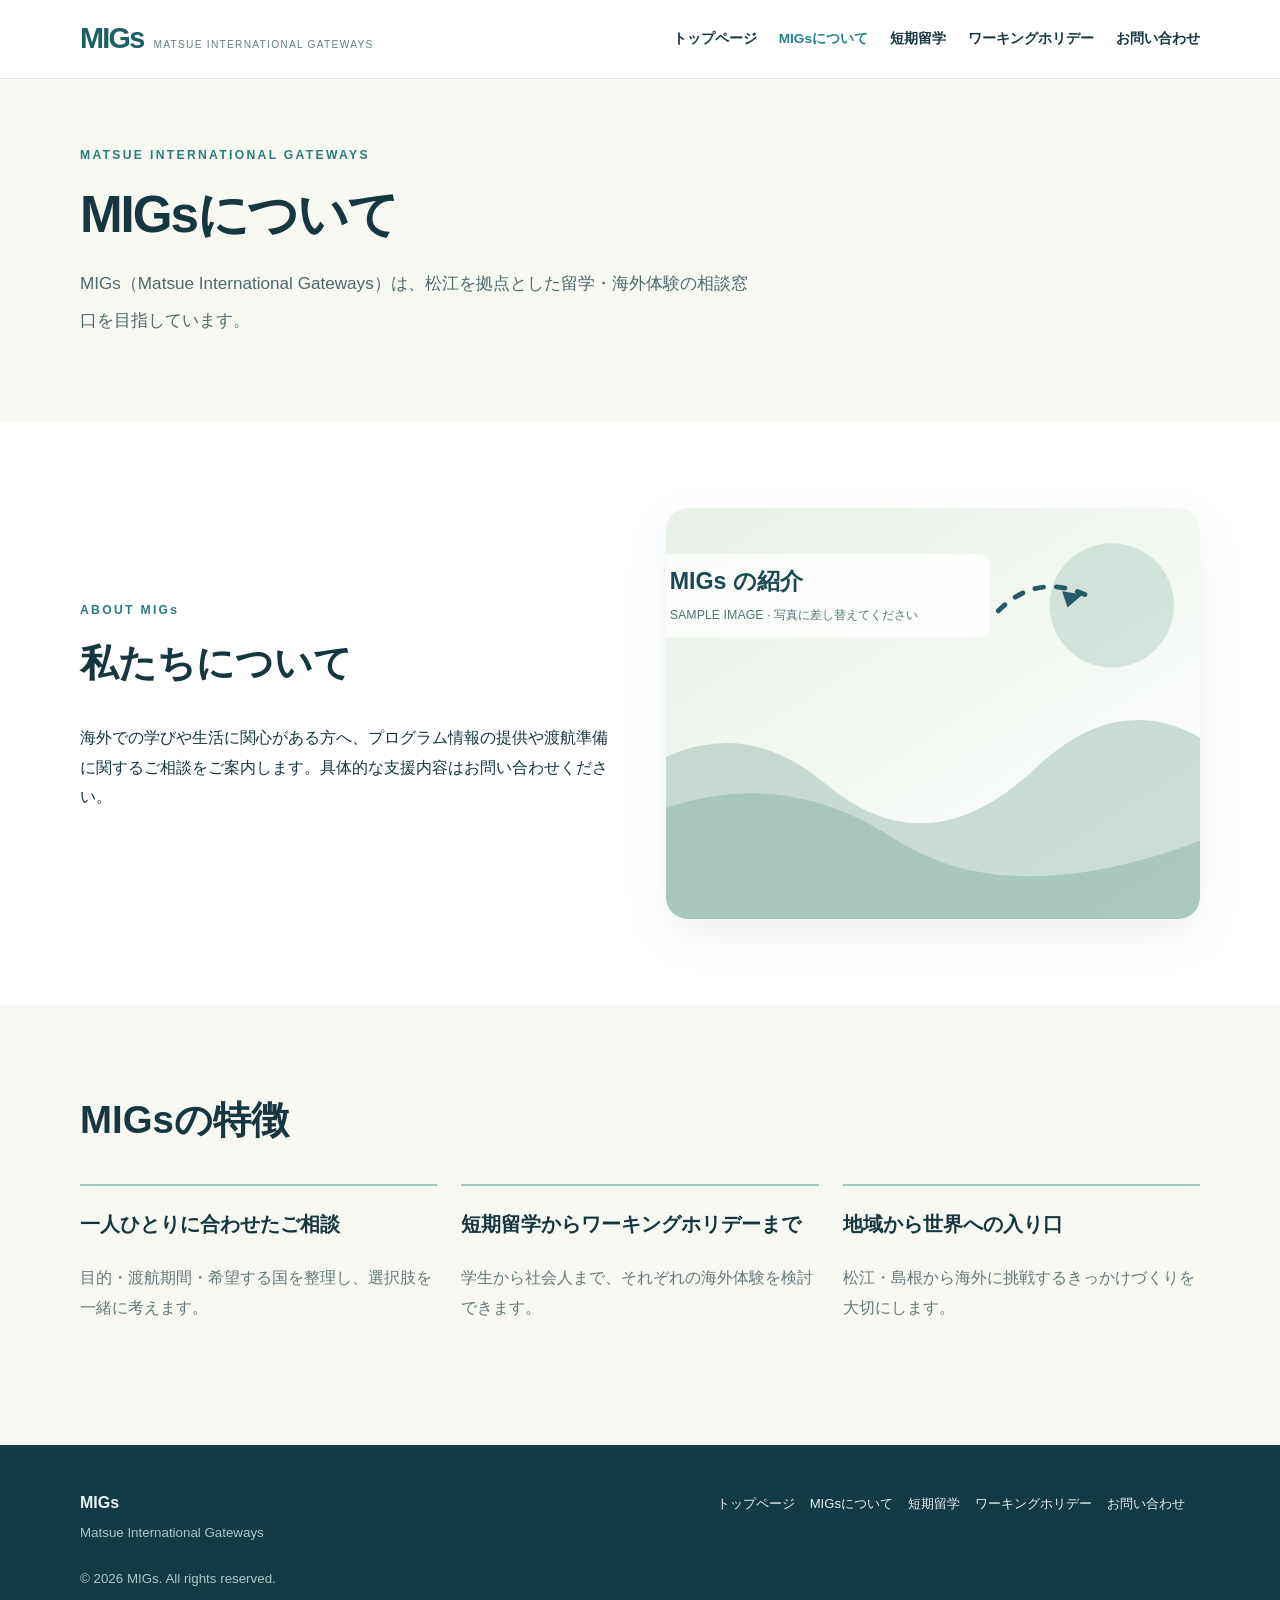
==== about.html @ d413be19 "Add files via upload" ====
<!doctype html><html lang="ja"><head><meta charset="utf-8"><meta name="viewport" content="width=device-width,initial-scale=1"><meta name="description" content="Matsue International Gateways - 松江から海外留学・ワーキングホリデーへ"><meta name="theme-color" content="#123b43"><title>MIGs | Matsue International Gateways</title><link rel="stylesheet" href="assets/style.css"></head><body data-page="about"><div id="site-header"></div><main id="app" aria-live="polite"><section class="loading"><p>ページを読み込んでいます…</p></section></main><div id="site-footer"></div><script defer src="assets/app.js"></script></body></html>
---- assets/style.css ----
:root{--ink:#16373f;--muted:#64787b;--teal:#1e6a70;--line:#e1eae8;--cream:#f8f8f3;--white:#fff;--shadow:0 16px 45px rgba(12,48,56,.08)}*{box-sizing:border-box}html{scroll-behavior:smooth}body{margin:0;color:var(--ink);background:#fff;font-family:"Noto Sans JP","Hiragino Kaku Gothic ProN","Yu Gothic",sans-serif;line-height:1.85}a{color:inherit;text-decoration:none}button{font:inherit}img{max-width:100%;display:block}h1,h2,h3,p{margin-top:0}h1{font-size:clamp(2.15rem,5vw,4.7rem);letter-spacing:-.04em;line-height:1.4}h2{font-size:clamp(1.7rem,3vw,2.75rem);line-height:1.5}h3{font-size:1.25rem}.wrap{width:min(1120px,calc(100% - 40px));margin:auto}.header{background:#fff;border-bottom:1px solid var(--line);position:sticky;top:0;z-index:20}.header-row{display:flex;align-items:center;justify-content:space-between;gap:18px;min-height:78px}.brand{display:flex;align-items:baseline;gap:10px;white-space:nowrap}.brand strong{font-size:1.8rem;line-height:1;letter-spacing:-.06em;color:#1b6067}.brand span{font-size:.64rem;letter-spacing:.12em;color:#638084}.nav{display:flex;gap:22px;align-items:center}.nav a{font-size:.85rem;font-weight:700;white-space:nowrap;transition:color .2s}.nav a:hover,.nav a[aria-current=page]{color:#238489}.mobile-menu{display:none;background:#fff;border:1px solid var(--line);border-radius:10px;padding:7px 14px}.hero{background:linear-gradient(135deg,#eef7f2 0%,#fff 64%);padding:78px 0 90px}.hero-grid{display:grid;grid-template-columns:1.02fr .98fr;gap:54px;align-items:center}.eyebrow{font-size:.76rem;letter-spacing:.19em;color:#2b7c7d;font-weight:800}.intro{font-size:1.07rem;color:#4d686c;line-height:2.15;max-width:680px}.hero img,.featured-photo,.page-visual img,.detail-img{width:100%;object-fit:cover;border-radius:22px;box-shadow:var(--shadow)}.hero img{aspect-ratio:1.3}.button{display:inline-flex;align-items:center;gap:12px;background:#1a666c;color:#fff;border-radius:999px;font-weight:700;padding:13px 27px;min-height:49px;border:1px solid #1a666c;margin-top:16px;transition:transform .2s,background .2s}.button:hover{transform:translateY(-2px);background:#104d55}.button.outline{background:transparent;color:#1a666c}.button.outline:hover{background:#edf6f4}.section{padding:86px 0}.section.tinted,.page-header{background:var(--cream)}.section-head{max-width:760px;margin-bottom:36px}.muted{color:var(--muted)}.cards{display:grid;grid-template-columns:repeat(3,minmax(0,1fr));gap:24px}.cards.two{grid-template-columns:repeat(2,minmax(0,1fr))}.tile{background:#fff;border:1px solid var(--line);border-radius:18px;overflow:hidden;box-shadow:0 5px 22px rgba(24,58,63,.035);transition:transform .2s,box-shadow .2s}.tile:hover{transform:translateY(-4px);box-shadow:var(--shadow)}.tile img{aspect-ratio:1.52;object-fit:cover;width:100%}.tile-content{padding:24px}.tile h3{margin-bottom:6px}.tile p{color:var(--muted);margin-bottom:12px}.tile .more{font-weight:800;color:var(--teal);font-size:.91rem}.page-header{padding:65px 0}.page-header h1{font-size:clamp(2.2rem,4vw,3.7rem);margin-bottom:16px}.page-visual img{max-height:410px;aspect-ratio:2.5;object-fit:cover}.split{display:grid;grid-template-columns:1fr 1fr;align-items:center;gap:52px}.split img{aspect-ratio:1.3}.feature{border-top:2px solid #9ec7c2;padding:20px 0}.feature p{color:var(--muted)}.note{padding:16px 21px;border:1px solid #dbe6e1;background:#f7faf9;border-radius:12px;color:#506568;margin-top:30px}.detail-grid{display:grid;grid-template-columns:1.1fr .9fr;gap:48px;align-items:start}.detail-img{aspect-ratio:1.4}.facts{border-top:1px solid var(--line);margin:22px 0}.fact{padding:16px 0;border-bottom:1px solid var(--line);display:grid;grid-template-columns:105px 1fr;gap:18px}.fact dt{font-weight:700}.fact dd{margin:0;white-space:pre-wrap;overflow-wrap:anywhere}.contact-grid{display:grid;grid-template-columns:1fr 1fr;gap:45px}.contact-panel{background:#f6faf8;padding:32px;border-radius:20px;border:1px solid var(--line)}.contact-panel p{overflow-wrap:anywhere}.label{font-size:.78rem;color:var(--muted);margin-bottom:4px}.footer{background:#123b43;color:#e8f1ef;padding:43px 0 28px}.footer-row{display:flex;justify-content:space-between;gap:24px;flex-wrap:wrap}.footer small{color:#acc7c5}.footer a{margin-right:15px;font-size:.82rem}.loading{min-height:55vh;display:grid;place-items:center}.error{padding:50px 0}.smallprint{font-size:.8rem;color:var(--muted)}.backlink{color:var(--teal);font-weight:700;font-size:.9rem}.empty{padding:35px;border:1px dashed #c0d2ce;border-radius:15px;color:var(--muted)}
@media(max-width:900px){.brand span{display:none}.nav{gap:12px}.nav a{font-size:.77rem}.hero-grid,.split,.detail-grid,.contact-grid{gap:26px}.hero{padding:55px 0}.section{padding:60px 0}}
@media(max-width:680px){.header-row{min-height:67px}.brand strong{font-size:1.6rem}.mobile-menu{display:block}.nav{display:none;position:absolute;top:66px;left:0;right:0;padding:14px 20px 22px;background:#fff;box-shadow:0 14px 20px rgba(0,0,0,.08);flex-direction:column;align-items:stretch;gap:0}.nav.open{display:flex}.nav a{padding:10px 0;border-bottom:1px solid var(--line);font-size:.95rem}.hero-grid,.split,.detail-grid,.contact-grid,.cards,.cards.two{grid-template-columns:1fr}.hero-grid{gap:26px}.hero img{aspect-ratio:1.45}.page-header{padding:46px 0}.page-visual img{aspect-ratio:1.55}.section{padding:48px 0}.tile-content{padding:20px}.contact-panel{padding:24px}}
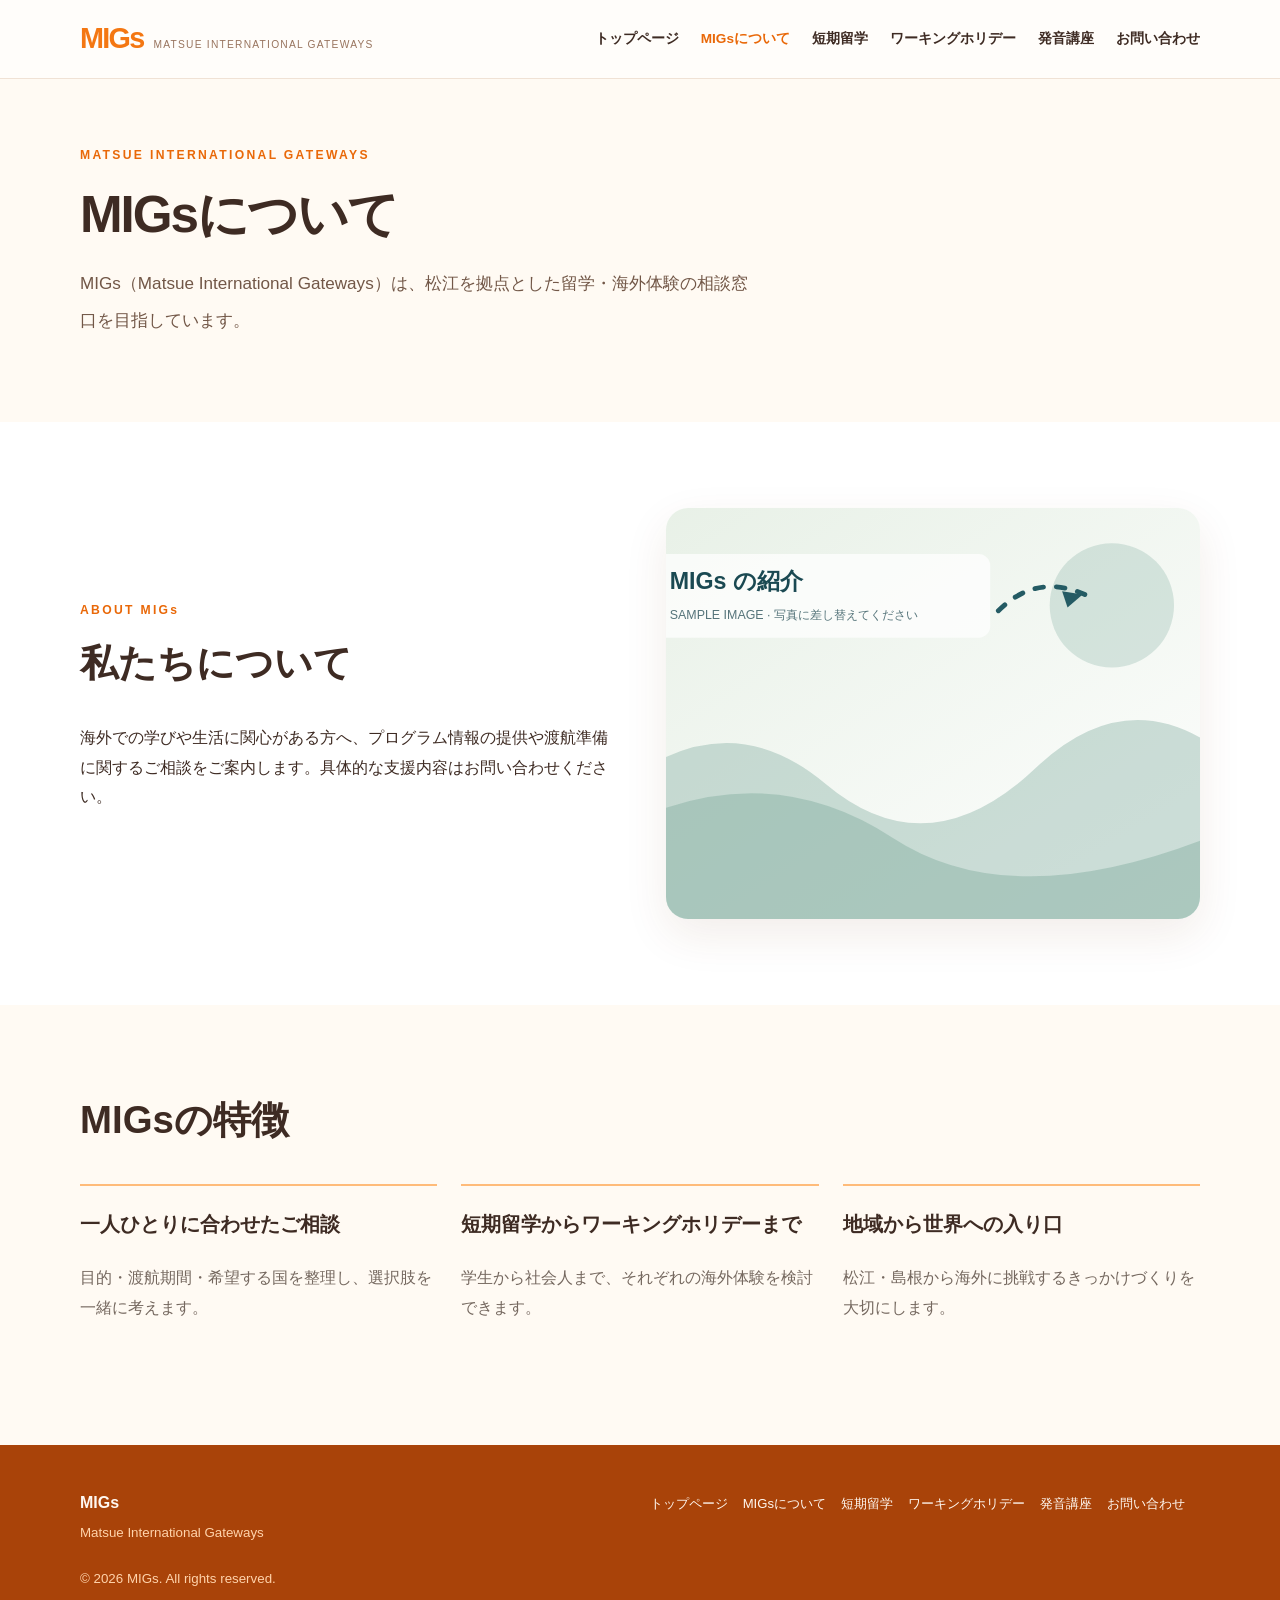
==== commit 34372b23: "Add files via upload" ====
--- a/about.html
+++ b/about.html
@@ -1 +1 @@
-<!doctype html><html lang="ja"><head><meta charset="utf-8"><meta name="viewport" content="width=device-width,initial-scale=1"><meta name="description" content="Matsue International Gateways - 松江から海外留学・ワーキングホリデーへ"><meta name="theme-color" content="#123b43"><title>MIGs | Matsue International Gateways</title><link rel="stylesheet" href="assets/style.css"></head><body data-page="about"><div id="site-header"></div><main id="app" aria-live="polite"><section class="loading"><p>ページを読み込んでいます…</p></section></main><div id="site-footer"></div><script defer src="assets/app.js"></script></body></html>+<!doctype html><html lang="ja"><head><meta charset="utf-8"><meta name="viewport" content="width=device-width,initial-scale=1"><meta name="description" content="Matsue International Gateways - 松江から海外留学・ワーキングホリデーへ"><meta name="theme-color" content="#123b43"><title>MIGs | Matsue International Gateways</title><link rel="stylesheet" href="assets/style.css"></head><body data-page="about"><div id="site-header"></div><main id="app" aria-live="polite"><section class="loading"><p>ページを読み込んでいます…</p></section></main><div id="site-footer"></div><script defer src="assets/app.js?v=20261108-sync-fix"></script></body></html>
--- a/assets/style.css
+++ b/assets/style.css
@@ -1,3 +1,37 @@
-:root{--ink:#16373f;--muted:#64787b;--teal:#1e6a70;--line:#e1eae8;--cream:#f8f8f3;--white:#fff;--shadow:0 16px 45px rgba(12,48,56,.08)}*{box-sizing:border-box}html{scroll-behavior:smooth}body{margin:0;color:var(--ink);background:#fff;font-family:"Noto Sans JP","Hiragino Kaku Gothic ProN","Yu Gothic",sans-serif;line-height:1.85}a{color:inherit;text-decoration:none}button{font:inherit}img{max-width:100%;display:block}h1,h2,h3,p{margin-top:0}h1{font-size:clamp(2.15rem,5vw,4.7rem);letter-spacing:-.04em;line-height:1.4}h2{font-size:clamp(1.7rem,3vw,2.75rem);line-height:1.5}h3{font-size:1.25rem}.wrap{width:min(1120px,calc(100% - 40px));margin:auto}.header{background:#fff;border-bottom:1px solid var(--line);position:sticky;top:0;z-index:20}.header-row{display:flex;align-items:center;justify-content:space-between;gap:18px;min-height:78px}.brand{display:flex;align-items:baseline;gap:10px;white-space:nowrap}.brand strong{font-size:1.8rem;line-height:1;letter-spacing:-.06em;color:#1b6067}.brand span{font-size:.64rem;letter-spacing:.12em;color:#638084}.nav{display:flex;gap:22px;align-items:center}.nav a{font-size:.85rem;font-weight:700;white-space:nowrap;transition:color .2s}.nav a:hover,.nav a[aria-current=page]{color:#238489}.mobile-menu{display:none;background:#fff;border:1px solid var(--line);border-radius:10px;padding:7px 14px}.hero{background:linear-gradient(135deg,#eef7f2 0%,#fff 64%);padding:78px 0 90px}.hero-grid{display:grid;grid-template-columns:1.02fr .98fr;gap:54px;align-items:center}.eyebrow{font-size:.76rem;letter-spacing:.19em;color:#2b7c7d;font-weight:800}.intro{font-size:1.07rem;color:#4d686c;line-height:2.15;max-width:680px}.hero img,.featured-photo,.page-visual img,.detail-img{width:100%;object-fit:cover;border-radius:22px;box-shadow:var(--shadow)}.hero img{aspect-ratio:1.3}.button{display:inline-flex;align-items:center;gap:12px;background:#1a666c;color:#fff;border-radius:999px;font-weight:700;padding:13px 27px;min-height:49px;border:1px solid #1a666c;margin-top:16px;transition:transform .2s,background .2s}.button:hover{transform:translateY(-2px);background:#104d55}.button.outline{background:transparent;color:#1a666c}.button.outline:hover{background:#edf6f4}.section{padding:86px 0}.section.tinted,.page-header{background:var(--cream)}.section-head{max-width:760px;margin-bottom:36px}.muted{color:var(--muted)}.cards{display:grid;grid-template-columns:repeat(3,minmax(0,1fr));gap:24px}.cards.two{grid-template-columns:repeat(2,minmax(0,1fr))}.tile{background:#fff;border:1px solid var(--line);border-radius:18px;overflow:hidden;box-shadow:0 5px 22px rgba(24,58,63,.035);transition:transform .2s,box-shadow .2s}.tile:hover{transform:translateY(-4px);box-shadow:var(--shadow)}.tile img{aspect-ratio:1.52;object-fit:cover;width:100%}.tile-content{padding:24px}.tile h3{margin-bottom:6px}.tile p{color:var(--muted);margin-bottom:12px}.tile .more{font-weight:800;color:var(--teal);font-size:.91rem}.page-header{padding:65px 0}.page-header h1{font-size:clamp(2.2rem,4vw,3.7rem);margin-bottom:16px}.page-visual img{max-height:410px;aspect-ratio:2.5;object-fit:cover}.split{display:grid;grid-template-columns:1fr 1fr;align-items:center;gap:52px}.split img{aspect-ratio:1.3}.feature{border-top:2px solid #9ec7c2;padding:20px 0}.feature p{color:var(--muted)}.note{padding:16px 21px;border:1px solid #dbe6e1;background:#f7faf9;border-radius:12px;color:#506568;margin-top:30px}.detail-grid{display:grid;grid-template-columns:1.1fr .9fr;gap:48px;align-items:start}.detail-img{aspect-ratio:1.4}.facts{border-top:1px solid var(--line);margin:22px 0}.fact{padding:16px 0;border-bottom:1px solid var(--line);display:grid;grid-template-columns:105px 1fr;gap:18px}.fact dt{font-weight:700}.fact dd{margin:0;white-space:pre-wrap;overflow-wrap:anywhere}.contact-grid{display:grid;grid-template-columns:1fr 1fr;gap:45px}.contact-panel{background:#f6faf8;padding:32px;border-radius:20px;border:1px solid var(--line)}.contact-panel p{overflow-wrap:anywhere}.label{font-size:.78rem;color:var(--muted);margin-bottom:4px}.footer{background:#123b43;color:#e8f1ef;padding:43px 0 28px}.footer-row{display:flex;justify-content:space-between;gap:24px;flex-wrap:wrap}.footer small{color:#acc7c5}.footer a{margin-right:15px;font-size:.82rem}.loading{min-height:55vh;display:grid;place-items:center}.error{padding:50px 0}.smallprint{font-size:.8rem;color:var(--muted)}.backlink{color:var(--teal);font-weight:700;font-size:.9rem}.empty{padding:35px;border:1px dashed #c0d2ce;border-radius:15px;color:var(--muted)}
+:root{--ink:#3e2b23;--muted:#75685f;--teal:#e96808;--line:#f0e2d5;--cream:#fffaf3;--white:#fff;--shadow:0 16px 45px rgba(108,52,18,.09)}*{box-sizing:border-box}html{scroll-behavior:smooth}body{margin:0;color:var(--ink);background:#fff;font-family:"Noto Sans JP","Hiragino Kaku Gothic ProN","Yu Gothic",sans-serif;line-height:1.85}a{color:inherit;text-decoration:none}button{font:inherit}img{max-width:100%;display:block}h1,h2,h3,p{margin-top:0}h1{font-size:clamp(2.15rem,5vw,4.7rem);letter-spacing:-.04em;line-height:1.4}h2{font-size:clamp(1.7rem,3vw,2.75rem);line-height:1.5}h3{font-size:1.25rem}.wrap{width:min(1120px,calc(100% - 40px));margin:auto}.header{background:#fffdfa;border-bottom:1px solid var(--line);position:sticky;top:0;z-index:20}.header-row{display:flex;align-items:center;justify-content:space-between;gap:18px;min-height:78px}.brand{display:flex;align-items:baseline;gap:10px;white-space:nowrap}.brand strong{font-size:1.8rem;line-height:1;letter-spacing:-.06em;color:#e96808}.brand span{font-size:.64rem;letter-spacing:.12em;color:#98745e}.nav{display:flex;gap:22px;align-items:center}.nav a{font-size:.85rem;font-weight:700;white-space:nowrap;transition:color .2s}.nav a:hover,.nav a[aria-current=page]{color:#fa7b13}.mobile-menu{display:none;background:#fff;border:1px solid var(--line);border-radius:10px;padding:7px 14px}.hero{background:linear-gradient(135deg,#fff2dc 0%,#fff 64%);padding:78px 0 90px}.hero-grid{display:grid;grid-template-columns:1.02fr .98fr;gap:54px;align-items:center}.eyebrow{font-size:.76rem;letter-spacing:.19em;color:#f2760a;font-weight:800}.intro{font-size:1.07rem;color:#725747;line-height:2.15;max-width:680px}.hero img,.featured-photo,.page-visual img,.detail-img{width:100%;object-fit:cover;border-radius:22px;box-shadow:var(--shadow)}.hero img{aspect-ratio:1.3}.button{display:inline-flex;align-items:center;gap:12px;background:#e96808;color:#fff;border-radius:999px;font-weight:700;padding:13px 27px;min-height:49px;border:1px solid #e96808;margin-top:16px;transition:transform .2s,background .2s}.button:hover{transform:translateY(-2px);background:#c94c00}.button.outline{background:transparent;color:#e96808}.button.outline:hover{background:#fff0df}.section{padding:86px 0}.section.tinted,.page-header{background:var(--cream)}.section-head{max-width:760px;margin-bottom:36px}.muted{color:var(--muted)}.cards{display:grid;grid-template-columns:repeat(3,minmax(0,1fr));gap:24px}.cards.two{grid-template-columns:repeat(2,minmax(0,1fr))}.tile{background:#fff;border:1px solid var(--line);border-radius:18px;overflow:hidden;box-shadow:0 5px 22px rgba(103,53,20,.045);transition:transform .2s,box-shadow .2s}.tile:hover{transform:translateY(-4px);box-shadow:var(--shadow)}.tile img{aspect-ratio:1.52;object-fit:cover;width:100%}.tile-content{padding:24px}.tile h3{margin-bottom:6px}.tile p{color:var(--muted);margin-bottom:12px}.tile .more{font-weight:800;color:var(--teal);font-size:.91rem}.page-header{padding:65px 0}.page-header h1{font-size:clamp(2.2rem,4vw,3.7rem);margin-bottom:16px}.page-visual img{max-height:410px;aspect-ratio:2.5;object-fit:cover}.split{display:grid;grid-template-columns:1fr 1fr;align-items:center;gap:52px}.split img{aspect-ratio:1.3}.feature{border-top:2px solid #ffbb79;padding:20px 0}.feature p{color:var(--muted)}.note{padding:16px 21px;border:1px solid #ecd9c6;background:#fff9f2;border-radius:12px;color:#775d4d;margin-top:30px}.detail-grid{display:grid;grid-template-columns:1.1fr .9fr;gap:48px;align-items:start}.detail-img{aspect-ratio:1.4}.facts{border-top:1px solid var(--line);margin:22px 0}.fact{padding:16px 0;border-bottom:1px solid var(--line);display:grid;grid-template-columns:105px 1fr;gap:18px}.fact dt{font-weight:700}.fact dd{margin:0;white-space:pre-wrap;overflow-wrap:anywhere}.contact-grid{display:grid;grid-template-columns:1fr 1fr;gap:45px}.contact-panel{background:#fff5e9;padding:32px;border-radius:20px;border:1px solid var(--line)}.contact-panel p{overflow-wrap:anywhere}.label{font-size:.78rem;color:var(--muted);margin-bottom:4px}.footer{background:#a94309;color:#fff8f1;padding:43px 0 28px}.footer-row{display:flex;justify-content:space-between;gap:24px;flex-wrap:wrap}.footer small{color:#ffd3ab}.footer a{margin-right:15px;font-size:.82rem}.loading{min-height:55vh;display:grid;place-items:center}.error{padding:50px 0}.smallprint{font-size:.8rem;color:var(--muted)}.backlink{color:var(--teal);font-weight:700;font-size:.9rem}.empty{padding:35px;border:1px dashed #ddbd9f;border-radius:15px;color:var(--muted)}
 @media(max-width:900px){.brand span{display:none}.nav{gap:12px}.nav a{font-size:.77rem}.hero-grid,.split,.detail-grid,.contact-grid{gap:26px}.hero{padding:55px 0}.section{padding:60px 0}}
 @media(max-width:680px){.header-row{min-height:67px}.brand strong{font-size:1.6rem}.mobile-menu{display:block}.nav{display:none;position:absolute;top:66px;left:0;right:0;padding:14px 20px 22px;background:#fff;box-shadow:0 14px 20px rgba(0,0,0,.08);flex-direction:column;align-items:stretch;gap:0}.nav.open{display:flex}.nav a{padding:10px 0;border-bottom:1px solid var(--line);font-size:.95rem}.hero-grid,.split,.detail-grid,.contact-grid,.cards,.cards.two{grid-template-columns:1fr}.hero-grid{gap:26px}.hero img{aspect-ratio:1.45}.page-header{padding:46px 0}.page-visual img{aspect-ratio:1.55}.section{padding:48px 0}.tile-content{padding:20px}.contact-panel{padding:24px}}
+
+/* Pronunciation course landing: no hero image; both courses visible on entry */
+.pronunciation-top{padding:32px 0 42px;background:linear-gradient(145deg,#fff9f1,#fff)}
+.pronunciation-top h1{font-size:clamp(1.9rem,3.6vw,3rem);margin:0 0 6px;color:#473126}
+.pronunciation-top .eyebrow{color:#eb6a0a;margin:0 0 9px}
+.pronunciation-intro{color:#775a4c;margin-bottom:20px;font-size:.96rem}
+.pronunciation-grid{display:grid;grid-template-columns:repeat(2,minmax(0,1fr));gap:20px}
+.pronunciation-card{background:#fff;border:1px solid #efdccd;border-radius:17px;padding:24px 26px;box-shadow:0 5px 22px rgba(85,52,19,.045);display:flex;flex-direction:column;align-items:start}
+.pronunciation-card h2{font-size:clamp(1.25rem,2.3vw,1.68rem);margin:0 0 6px;line-height:1.5;color:#473126}
+.pronunciation-card .eyebrow{font-size:.67rem;margin:0 0 5px}
+.course-subtitle{color:#cf5700;font-weight:700;margin:0 0 10px;font-size:.9rem;line-height:1.5}
+.course-summary{color:#675c54;font-size:.86rem;line-height:1.65;margin:0 0 9px}
+.course-duration{font-size:.85rem;color:#55463e;margin:auto 0 0;padding-top:5px}
+.pronunciation-card .button{background:#e96808;border-color:#e96808;padding:8px 17px;min-height:38px;font-size:.82rem;margin-top:13px}
+.pronunciation-card .button:hover{background:#c94c00}
+.pronunciation-detail-area{padding-top:40px}
+.course-details{scroll-margin-top:95px;padding:25px 0 45px;border-bottom:1px solid var(--line);margin-bottom:16px;max-width:850px}
+.course-details h2{font-size:clamp(1.5rem,3vw,2rem)}
+.course-details .backlink{display:inline-block;margin-top:18px}
+@media(max-width:680px){.pronunciation-top{padding:24px 0 30px}.pronunciation-grid{grid-template-columns:1fr;gap:12px}.pronunciation-card{padding:17px 20px}.pronunciation-card h2{font-size:1.25rem}.pronunciation-card .button{margin-top:10px}.course-summary{font-size:.82rem}}
+
+/* Short-term and working-holiday landing pages: show program cards immediately. */
+body[data-page="short-term"] .page-header,body[data-page="working-holiday"] .page-header{padding:30px 0 22px}
+body[data-page="short-term"] .page-header h1,body[data-page="working-holiday"] .page-header h1{margin-bottom:6px}
+body[data-page="short-term"] .page-header .intro,body[data-page="working-holiday"] .page-header .intro{margin-bottom:0}
+body[data-page="short-term"] main>.section,body[data-page="working-holiday"] main>.section{padding-top:24px}
+body[data-page="short-term"] .category-list-head,body[data-page="working-holiday"] .category-list-head{margin-bottom:20px}
+
+/* Bright orange accents (2026-11-08) */
+.brand strong{color:#f47712}
+.nav a:hover,.nav a[aria-current=page],.eyebrow{color:#e96808}
+.button,.pronunciation-card .button{background:#e96808;border-color:#e96808}
+.button:hover,.pronunciation-card .button:hover{background:#c94c00}
+.footer{background:#a94309}
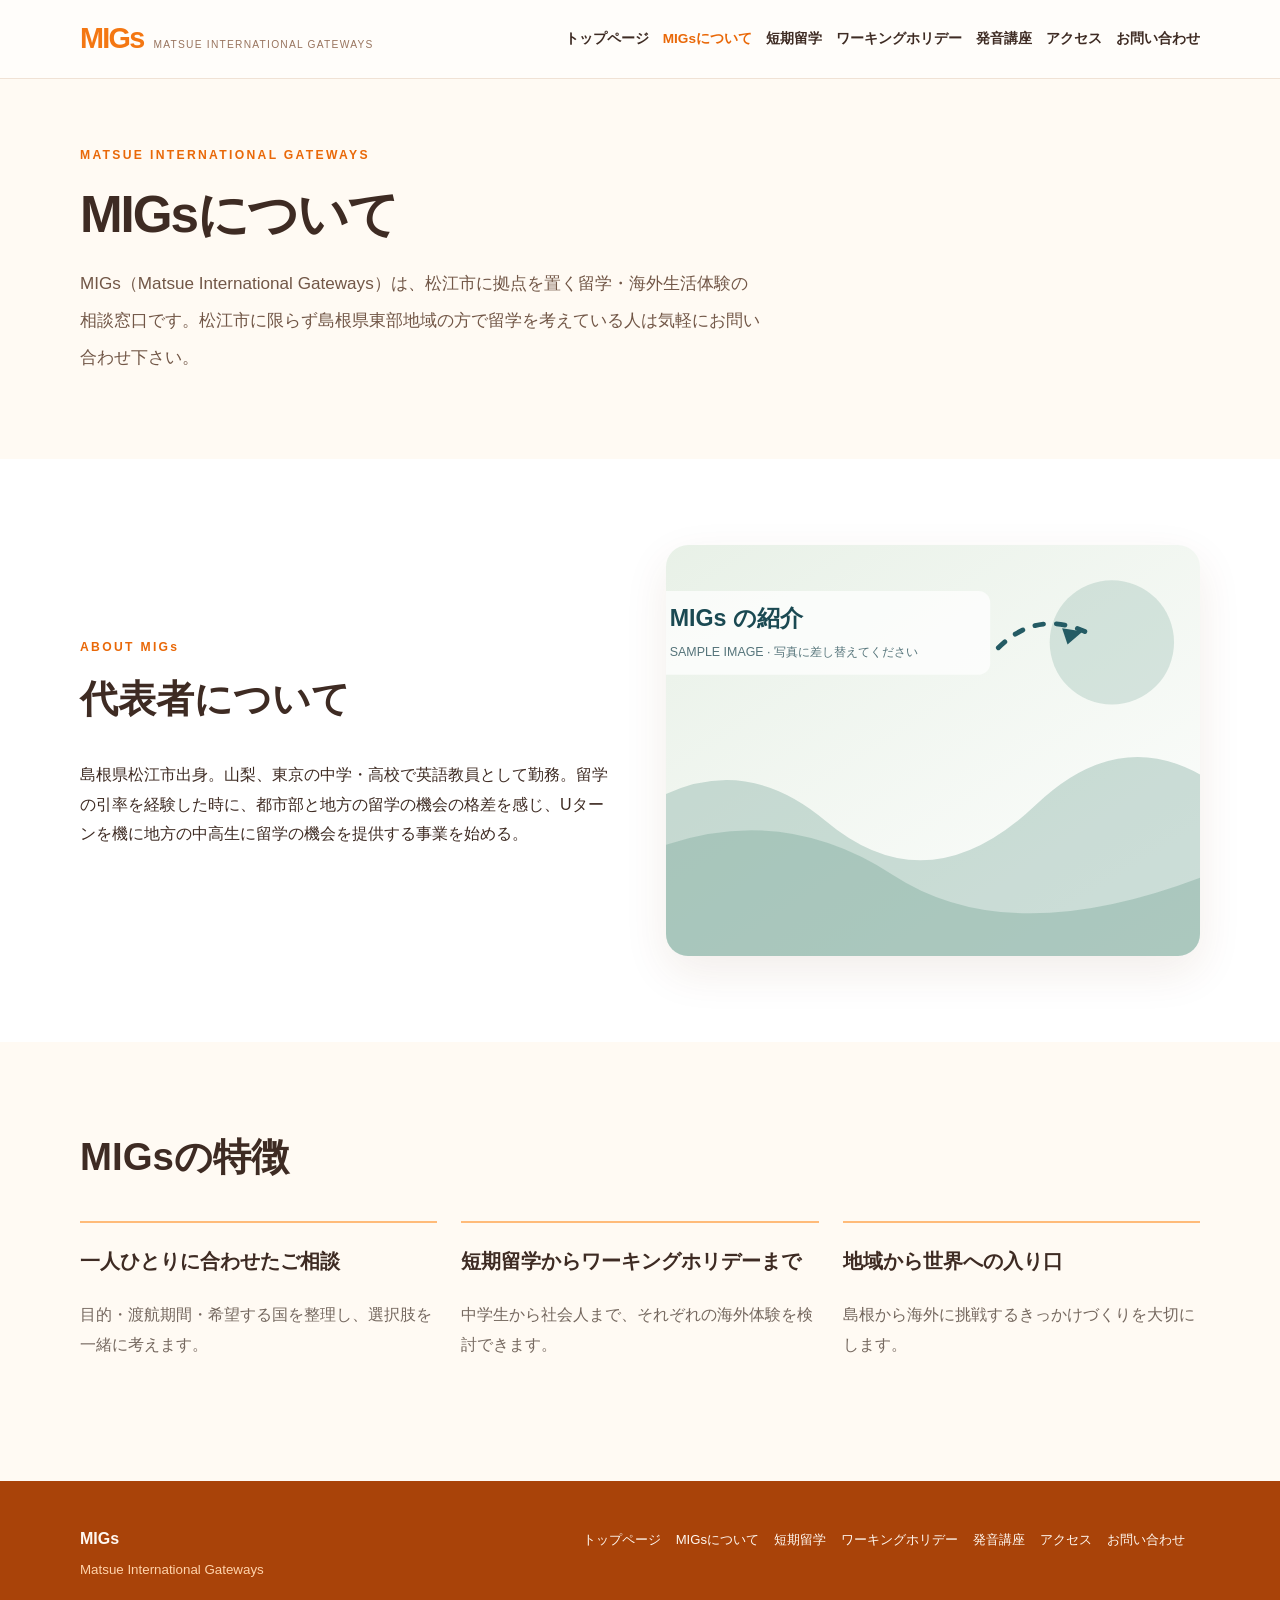
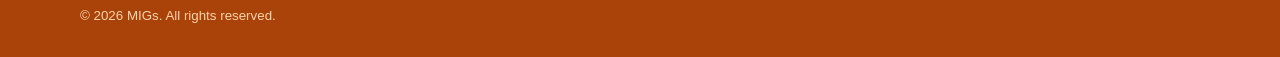
==== commit 24d00a2f: "Add files via upload" ====
--- a/about.html
+++ b/about.html
@@ -1 +1 @@
-<!doctype html><html lang="ja"><head><meta charset="utf-8"><meta name="viewport" content="width=device-width,initial-scale=1"><meta name="description" content="Matsue International Gateways - 松江から海外留学・ワーキングホリデーへ"><meta name="theme-color" content="#123b43"><title>MIGs | Matsue International Gateways</title><link rel="stylesheet" href="assets/style.css"></head><body data-page="about"><div id="site-header"></div><main id="app" aria-live="polite"><section class="loading"><p>ページを読み込んでいます…</p></section></main><div id="site-footer"></div><script defer src="assets/app.js?v=20261108-sync-fix"></script></body></html>+<!doctype html><html lang="ja"><head><meta charset="utf-8"><meta name="viewport" content="width=device-width,initial-scale=1"><meta name="description" content="Matsue International Gateways - 松江から海外留学・ワーキングホリデーへ"><meta name="theme-color" content="#123b43"><title>MIGs | Matsue International Gateways</title><link rel="stylesheet" href="assets/style.css?v=20261114-access"></head><body data-page="about"><div id="site-header"></div><main id="app" aria-live="polite"><section class="loading"><p>ページを読み込んでいます…</p></section></main><div id="site-footer"></div><script defer src="assets/app.js?v=20261114-access"></script></body></html>
--- a/assets/style.css
+++ b/assets/style.css
@@ -35,3 +35,20 @@
 .button,.pronunciation-card .button{background:#e96808;border-color:#e96808}
 .button:hover,.pronunciation-card .button:hover{background:#c94c00}
 .footer{background:#a94309}
+
+/* MIGs inquiry form */
+.contact-panel-title{font-size:1.5rem;margin-bottom:18px}.inquiry-form{display:grid;gap:16px}.form-field{display:grid;gap:5px}.form-field label{font-size:.92rem;font-weight:700}.form-field input,.form-field select,.form-field textarea{width:100%;border:1px solid #d9c6b4;border-radius:9px;background:#fff;padding:11px 13px;font:inherit;font-size:16px;color:var(--ink)}.form-field textarea{resize:vertical;min-height:130px}.form-field :is(input,select,textarea):focus-visible{outline:2px solid #d95b08;outline-offset:2px}.required{color:#a43a00;font-size:.77rem;margin-left:6px}.form-hidden{position:absolute;left:-9999px;width:1px;height:1px;overflow:hidden}.send-button{cursor:pointer;justify-content:center;width:100%;margin-top:0}.contact-separator{text-align:center;color:var(--muted);border-top:1px solid var(--line);padding-top:23px;margin:28px 0 22px}.line-button{background:#06c755;border-color:#06c755;justify-content:center;width:100%;margin-top:10px}.line-button:hover{background:#049b43;border-color:#049b43}.setup-note{padding:15px;background:#fff;border:1px dashed #d7af91;border-radius:10px;font-size:.91rem}.setup-note p{margin:6px 0 0}.contact-email{margin-top:24px;overflow-wrap:anywhere}.contact-availability{margin-top:22px}.text-link{color:#a94309;text-decoration:underline;text-underline-offset:3px}.privacy-confirm{display:flex;gap:9px;align-items:start;font-size:.88rem}.privacy-confirm input{margin-top:8px}
+
+/* MIGs custom Formspree submission result page */
+.thanks-section{min-height:65vh;display:flex;align-items:center;background:linear-gradient(140deg,#fff6e9,#fffdfa)}
+.thanks-panel{max-width:720px;margin:0 auto;text-align:center;background:#fff;padding:55px 40px;border:1px solid var(--line);border-radius:24px;box-shadow:var(--shadow)}
+.thanks-check{width:70px;height:70px;border-radius:50%;background:#e9f8eb;color:#21834b;font-size:2.7rem;font-weight:700;line-height:70px;margin:0 auto 20px}
+.thanks-panel h1{font-size:clamp(1.6rem,3vw,2.45rem);margin:10px 0 20px}
+.thanks-lead{line-height:2;color:var(--ink);font-size:1.05rem}
+.thanks-note{background:#fff7ed;border:1px solid #f3e1cd;border-radius:11px;padding:16px 20px;color:var(--muted);font-size:.91rem;margin:24px auto 10px}
+.inquiry-status.inquiry-error{background:#fff0ec;border:1px solid #bb4d32;border-radius:9px;padding:12px;color:#8c2f1c;font-size:.91rem}
+.send-button:disabled{opacity:.65;cursor:wait}
+@media(max-width:680px){.thanks-panel{padding:40px 20px}.thanks-section{padding:40px 0}}
+
+/* Access page */
+.access-section{padding:45px 0}.access-section h2{margin-bottom:18px}.access-map{display:block;width:100%;height:360px;border:1px solid var(--line);border-radius:18px;background:var(--cream)}.access-placeholder{display:grid;place-items:center;text-align:center;padding:20px;color:var(--muted);border:1px dashed #ddbd9f;border-radius:16px;background:#fffaf3}.access-actions{display:flex;flex-wrap:wrap;gap:12px}.access-photos{display:grid;grid-template-columns:repeat(2,minmax(0,1fr));gap:24px;margin-top:24px}.access-photo{margin:0;min-width:0}.access-photo img,.access-photo .access-placeholder{width:100%;aspect-ratio:4/3;border-radius:16px;object-fit:contain;background:#fff;border:1px solid var(--line)}.access-photo figcaption{margin-top:10px;text-align:center;color:var(--muted);overflow-wrap:anywhere}.header-row .nav{gap:14px}@media(max-width:1050px){.brand span{display:none}}@media(max-width:800px){.header-row{min-height:67px}.mobile-menu{display:block}.nav{display:none;position:absolute;top:66px;left:0;right:0;padding:14px 20px 22px;background:#fff;box-shadow:0 14px 20px rgba(0,0,0,.08);flex-direction:column;align-items:stretch}.nav.open{display:flex}.header-row .nav{gap:0}.nav a{padding:10px 0;border-bottom:1px solid var(--line);font-size:.95rem}}@media(max-width:680px){.access-photos{grid-template-columns:1fr;gap:18px}.access-map{height:280px}.access-section{padding:36px 0}}
